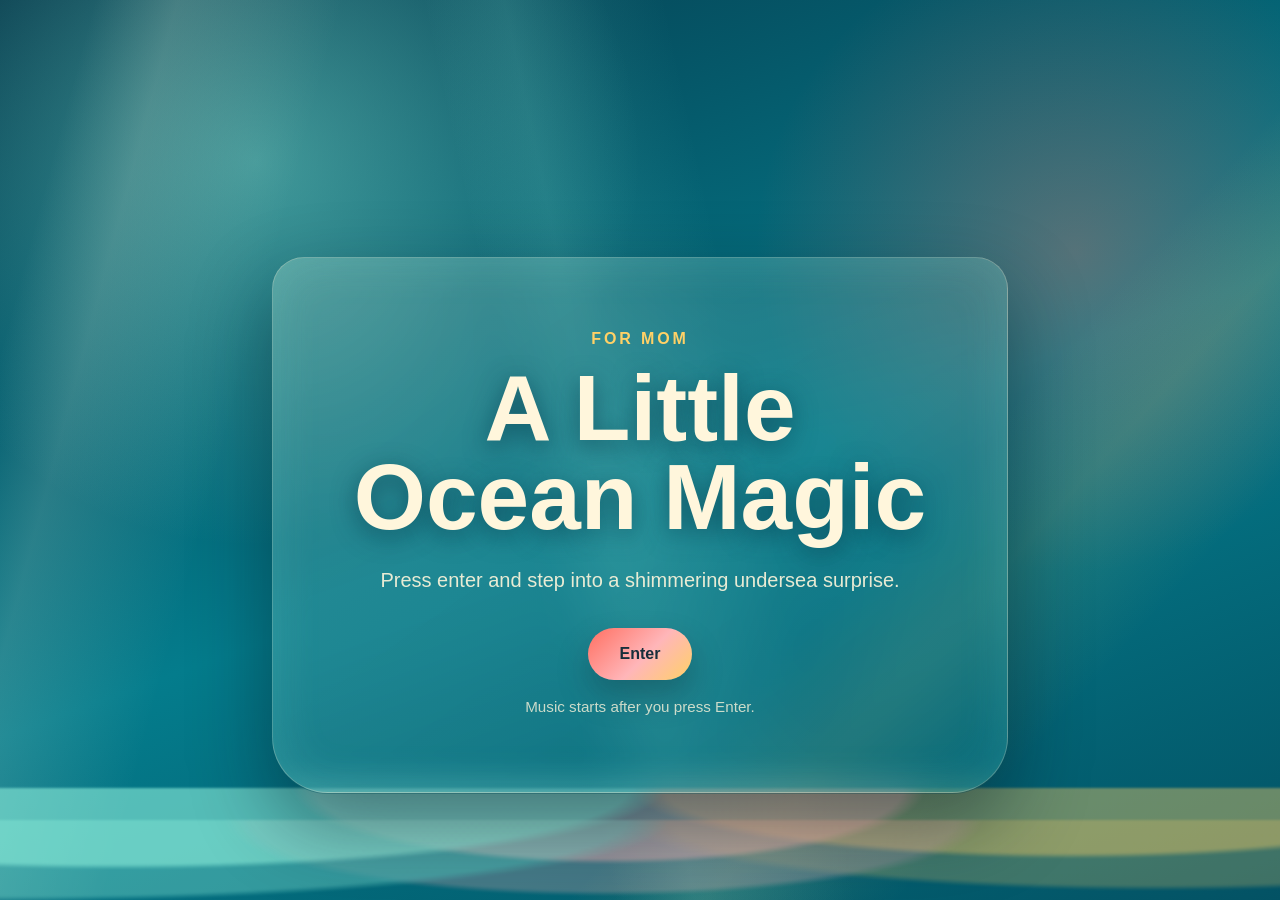
==== index.html @ c496879c "Add mermaid themed music site" ====
<!doctype html>
<html lang="en">
  <head>
    <meta charset="UTF-8" />
    <meta name="viewport" content="width=device-width, initial-scale=1.0" />
    <title>Under the Sea</title>
    <link rel="stylesheet" href="styles.css" />
  </head>
  <body class="page landing-page">
    <audio id="theme-song" src="assets/little-mermaid-theme.mp3" loop preload="auto"></audio>

    <main class="ocean-scene" aria-labelledby="page-title">
      <div class="light-rays" aria-hidden="true"></div>
      <div class="wave wave-one" aria-hidden="true"></div>
      <div class="wave wave-two" aria-hidden="true"></div>
      <div class="bubbles" aria-hidden="true">
        <span></span>
        <span></span>
        <span></span>
        <span></span>
        <span></span>
        <span></span>
        <span></span>
        <span></span>
      </div>

      <section class="hero-shell">
        <p class="eyebrow">For Mom</p>
        <h1 id="page-title">A Little Ocean Magic</h1>
        <p class="hero-copy">Press enter and step into a shimmering undersea surprise.</p>
        <button class="enter-button" type="button" data-enter-page="page.html">Enter</button>
        <p class="audio-note" data-audio-status>Music starts after you press Enter.</p>
      </section>
    </main>

    <script src="script.js"></script>
  </body>
</html>
---- styles.css ----
:root {
  --deep-sea: #063a4c;
  --lagoon: #047c8c;
  --aqua: #1ecad3;
  --seafoam: #8df0dc;
  --pearl: #fff6dc;
  --coral: #ff6f61;
  --shell-pink: #ffb6b9;
  --lavender: #b39ddb;
  --gold: #ffd166;
  --shadow: rgba(1, 20, 31, 0.45);
  --glass: rgba(255, 246, 220, 0.14);
}

* {
  box-sizing: border-box;
}

html,
body {
  min-height: 100%;
  margin: 0;
}

body {
  color: var(--pearl);
  font-family: Arial, Helvetica, sans-serif;
  overflow-x: hidden;
}

button,
a,
input {
  font: inherit;
}

.page {
  background:
    radial-gradient(circle at 20% 18%, rgba(141, 240, 220, 0.45), transparent 24rem),
    radial-gradient(circle at 84% 28%, rgba(255, 111, 97, 0.32), transparent 20rem),
    linear-gradient(160deg, var(--deep-sea), var(--lagoon) 54%, #035264);
}

.ocean-scene {
  position: relative;
  display: grid;
  min-height: 100vh;
  place-items: center;
  padding: 2rem;
  isolation: isolate;
  overflow: hidden;
}

.light-rays {
  position: absolute;
  inset: -10% -20%;
  z-index: -3;
  background:
    linear-gradient(105deg, transparent 18%, rgba(255, 246, 220, 0.15) 22%, transparent 30%),
    linear-gradient(78deg, transparent 44%, rgba(141, 240, 220, 0.14) 48%, transparent 56%),
    linear-gradient(132deg, transparent 62%, rgba(255, 209, 102, 0.12) 67%, transparent 74%);
  animation: rays 8s ease-in-out infinite alternate;
}

.hero-shell,
.message-panel {
  width: min(46rem, 100%);
  border: 1px solid rgba(255, 246, 220, 0.28);
  border-radius: 2rem 2rem 3.5rem 3.5rem;
  background: linear-gradient(145deg, rgba(255, 246, 220, 0.18), rgba(4, 124, 140, 0.22));
  box-shadow: 0 2rem 5rem var(--shadow), inset 0 0 3rem rgba(141, 240, 220, 0.18);
  padding: clamp(2rem, 7vw, 4.5rem);
  text-align: center;
  backdrop-filter: blur(14px);
}

.hero-shell {
  animation: float-shell 4.5s ease-in-out infinite;
}

.eyebrow {
  margin: 0 0 1rem;
  color: var(--gold);
  font-size: clamp(0.85rem, 2vw, 1rem);
  font-weight: 700;
  letter-spacing: 0.18em;
  text-transform: uppercase;
}

h1 {
  margin: 0;
  color: var(--pearl);
  font-size: clamp(2.4rem, 8vw, 5.8rem);
  line-height: 0.96;
  text-shadow: 0 0.35rem 1.5rem rgba(6, 58, 76, 0.65);
}

.message-panel h1 {
  font-size: clamp(2.1rem, 6vw, 4.8rem);
}

.hero-copy,
.message-panel p:not(.eyebrow) {
  max-width: 34rem;
  margin: 1.4rem auto 0;
  color: rgba(255, 246, 220, 0.9);
  font-size: clamp(1rem, 2.2vw, 1.25rem);
  line-height: 1.6;
}

.enter-button,
.control-button,
.back-link {
  display: inline-flex;
  align-items: center;
  justify-content: center;
  min-height: 3.25rem;
  border: 0;
  border-radius: 999px;
  background: linear-gradient(135deg, var(--coral), var(--shell-pink) 55%, var(--gold));
  box-shadow: 0 1rem 2rem rgba(1, 20, 31, 0.28);
  color: #172f3b;
  cursor: pointer;
  font-weight: 800;
  margin-top: 2rem;
  padding: 0.9rem 2rem;
  text-decoration: none;
  transition: transform 180ms ease, box-shadow 180ms ease;
}

.enter-button:hover,
.control-button:hover,
.back-link:hover {
  box-shadow: 0 1.2rem 2.4rem rgba(1, 20, 31, 0.36);
  transform: translateY(-2px);
}

.enter-button:focus-visible,
.control-button:focus-visible,
.back-link:focus-visible,
input:focus-visible {
  outline: 3px solid var(--gold);
  outline-offset: 4px;
}

.audio-note {
  min-height: 1.4rem;
  margin: 1.1rem 0 0;
  color: rgba(255, 246, 220, 0.78);
  font-size: 0.95rem;
}

.music-controls {
  position: fixed;
  right: 1rem;
  bottom: 1rem;
  left: 1rem;
  display: flex;
  align-items: center;
  justify-content: center;
  gap: 1rem;
  border: 1px solid rgba(255, 246, 220, 0.22);
  border-radius: 1.25rem;
  background: rgba(6, 58, 76, 0.62);
  box-shadow: 0 1rem 2.5rem var(--shadow);
  padding: 0.9rem;
  backdrop-filter: blur(12px);
}

.music-controls .control-button {
  min-height: 2.75rem;
  margin: 0;
  padding: 0.7rem 1.2rem;
}

.volume-control {
  display: flex;
  align-items: center;
  gap: 0.65rem;
  color: var(--pearl);
  font-weight: 700;
}

.volume-control input {
  accent-color: var(--coral);
  width: min(10rem, 26vw);
}

.music-controls .audio-note {
  margin: 0;
}

.bubbles span {
  position: absolute;
  bottom: -8rem;
  width: var(--size, 1.4rem);
  height: var(--size, 1.4rem);
  left: var(--left, 50%);
  border: 2px solid rgba(255, 246, 220, 0.42);
  border-radius: 50%;
  background: radial-gradient(circle at 35% 30%, rgba(255, 246, 220, 0.8), rgba(141, 240, 220, 0.12) 38%, transparent 70%);
  animation: bubble var(--speed, 9s) linear infinite;
  animation-delay: var(--delay, 0s);
}

.bubbles span:nth-child(1) {
  --left: 8%;
  --size: 1rem;
  --speed: 8s;
}

.bubbles span:nth-child(2) {
  --left: 22%;
  --size: 2.2rem;
  --speed: 11s;
  --delay: -5s;
}

.bubbles span:nth-child(3) {
  --left: 38%;
  --size: 1.5rem;
  --speed: 10s;
  --delay: -2s;
}

.bubbles span:nth-child(4) {
  --left: 52%;
  --size: 2.8rem;
  --speed: 13s;
  --delay: -7s;
}

.bubbles span:nth-child(5) {
  --left: 68%;
  --size: 1.2rem;
  --speed: 9s;
  --delay: -3s;
}

.bubbles span:nth-child(6) {
  --left: 82%;
  --size: 2rem;
  --speed: 12s;
  --delay: -6s;
}

.bubbles span:nth-child(7) {
  --left: 92%;
  --size: 1.3rem;
  --speed: 8s;
  --delay: -1s;
}

.bubbles span:nth-child(8) {
  --left: 15%;
  --size: 2.6rem;
  --speed: 14s;
  --delay: -8s;
}

.wave {
  position: absolute;
  right: -10%;
  bottom: -5rem;
  left: -10%;
  z-index: -1;
  height: 12rem;
  background:
    radial-gradient(ellipse at 16% 0%, rgba(141, 240, 220, 0.7) 0 28%, transparent 30%),
    radial-gradient(ellipse at 48% 0%, rgba(255, 182, 185, 0.52) 0 26%, transparent 28%),
    radial-gradient(ellipse at 78% 0%, rgba(255, 209, 102, 0.48) 0 24%, transparent 26%);
  filter: blur(1px);
  opacity: 0.85;
  animation: drift 7s ease-in-out infinite alternate;
}

.wave-two {
  bottom: -7rem;
  opacity: 0.5;
  transform: scaleX(1.2);
  animation-duration: 10s;
}

.reef {
  position: absolute;
  bottom: -1rem;
  z-index: -1;
  width: clamp(7rem, 22vw, 16rem);
  height: clamp(11rem, 30vw, 20rem);
  opacity: 0.75;
}

.reef-left {
  left: 2vw;
  background:
    radial-gradient(ellipse at 42% 78%, var(--coral) 0 17%, transparent 18%),
    radial-gradient(ellipse at 58% 58%, var(--lavender) 0 12%, transparent 13%),
    radial-gradient(ellipse at 34% 42%, var(--seafoam) 0 10%, transparent 11%);
}

.reef-right {
  right: 2vw;
  background:
    radial-gradient(ellipse at 54% 78%, var(--shell-pink) 0 17%, transparent 18%),
    radial-gradient(ellipse at 36% 56%, var(--gold) 0 12%, transparent 13%),
    radial-gradient(ellipse at 62% 38%, var(--aqua) 0 10%, transparent 11%);
}

@keyframes bubble {
  from {
    opacity: 0;
    transform: translate3d(0, 0, 0) scale(0.82);
  }

  12% {
    opacity: 0.85;
  }

  to {
    opacity: 0;
    transform: translate3d(2rem, -115vh, 0) scale(1.12);
  }
}

@keyframes rays {
  from {
    transform: translateX(-2rem) rotate(-2deg);
  }

  to {
    transform: translateX(2rem) rotate(2deg);
  }
}

@keyframes float-shell {
  from,
  to {
    transform: translateY(0);
  }

  50% {
    transform: translateY(-0.8rem);
  }
}

@keyframes drift {
  from {
    transform: translateX(-1.5rem);
  }

  to {
    transform: translateX(1.5rem);
  }
}

@media (max-width: 720px) {
  .ocean-scene {
    padding: 1rem;
  }

  .hero-shell,
  .message-panel {
    border-radius: 1.35rem 1.35rem 2.4rem 2.4rem;
    padding: 2rem 1.25rem;
  }

  .music-controls {
    align-items: stretch;
    flex-direction: column;
  }

  .volume-control {
    justify-content: space-between;
  }

  .volume-control input {
    width: 55vw;
  }
}

@media (prefers-reduced-motion: reduce) {
  *,
  *::before,
  *::after {
    animation-duration: 0.01ms !important;
    animation-iteration-count: 1 !important;
    scroll-behavior: auto !important;
  }
}
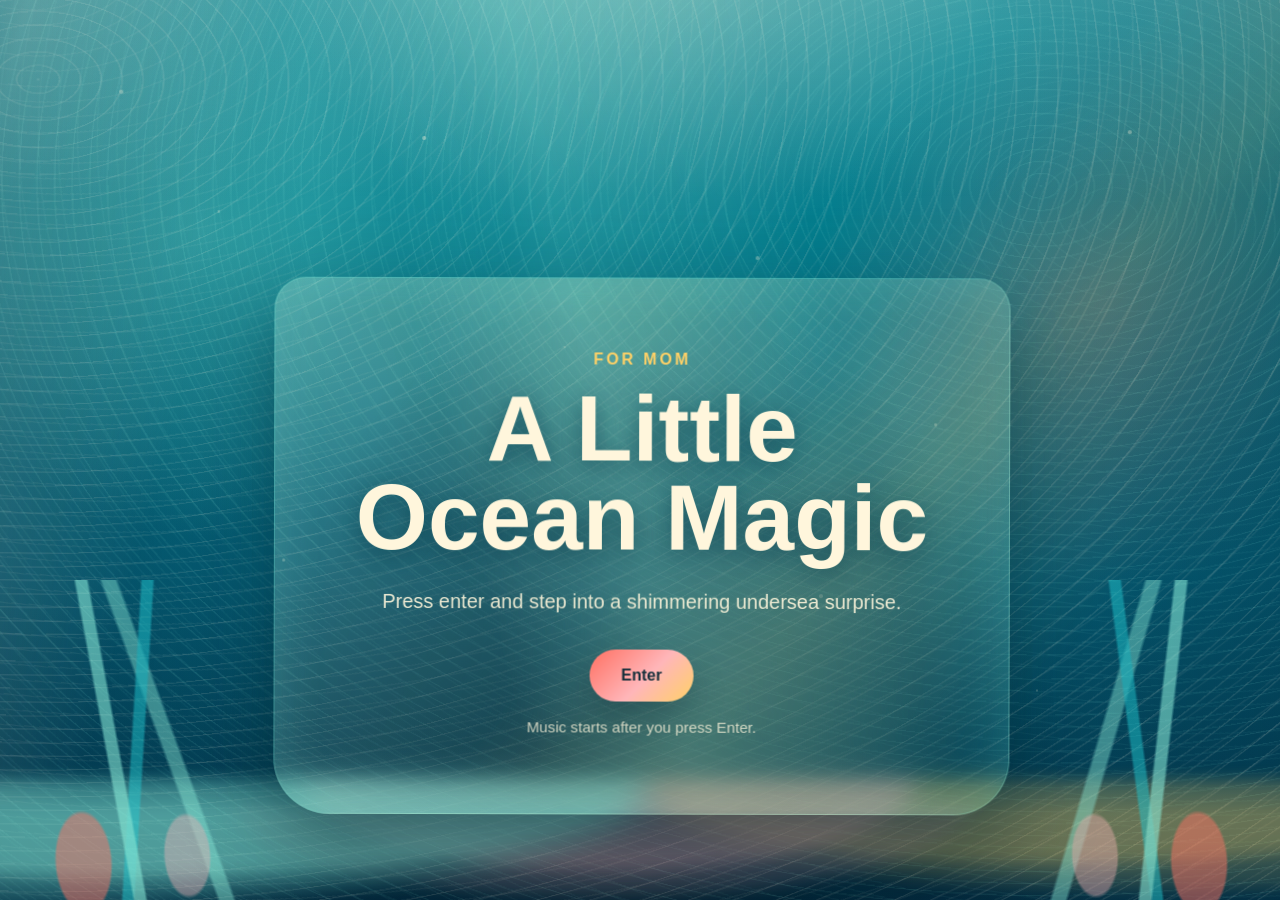
==== commit d9721709: "Add underwater shipwreck mom page" ====
--- a/index.html
+++ b/index.html
@@ -10,9 +10,26 @@
     <audio id="theme-song" src="assets/little-mermaid-theme.mp3" loop preload="auto"></audio>
 
     <main class="ocean-scene" aria-labelledby="page-title">
+      <div class="underwater-depth" aria-hidden="true"></div>
+      <div class="caustics caustics-one" aria-hidden="true"></div>
+      <div class="caustics caustics-two" aria-hidden="true"></div>
       <div class="light-rays" aria-hidden="true"></div>
+      <div class="marine-snow" aria-hidden="true">
+        <i></i>
+        <i></i>
+        <i></i>
+        <i></i>
+        <i></i>
+        <i></i>
+        <i></i>
+        <i></i>
+        <i></i>
+        <i></i>
+      </div>
       <div class="wave wave-one" aria-hidden="true"></div>
       <div class="wave wave-two" aria-hidden="true"></div>
+      <div class="sway-grass grass-left" aria-hidden="true"></div>
+      <div class="sway-grass grass-right" aria-hidden="true"></div>
       <div class="bubbles" aria-hidden="true">
         <span></span>
         <span></span>
@@ -33,6 +50,7 @@
       </section>
     </main>
 
+    <script src="https://cdn.jsdelivr.net/npm/gsap@3.12.7/dist/gsap.min.js"></script>
     <script src="script.js"></script>
   </body>
 </html>
--- a/styles.css
+++ b/styles.css
@@ -41,6 +41,22 @@
     linear-gradient(160deg, var(--deep-sea), var(--lagoon) 54%, #035264);
 }
 
+.landing-page {
+  background:
+    radial-gradient(circle at 50% -14%, rgba(255, 246, 220, 0.34), transparent 24rem),
+    radial-gradient(circle at 16% 26%, rgba(141, 240, 220, 0.34), transparent 19rem),
+    radial-gradient(circle at 86% 34%, rgba(255, 111, 97, 0.24), transparent 18rem),
+    linear-gradient(180deg, #0c8a9a 0%, var(--lagoon) 26%, #055b72 64%, #032f44 100%);
+}
+
+.shipwreck-page {
+  background:
+    radial-gradient(circle at 50% -18%, rgba(141, 240, 220, 0.22), transparent 23rem),
+    radial-gradient(circle at 86% 22%, rgba(179, 157, 219, 0.18), transparent 18rem),
+    radial-gradient(circle at 18% 62%, rgba(255, 111, 97, 0.16), transparent 15rem),
+    linear-gradient(180deg, #075b72 0%, #04384f 38%, #032536 70%, #01141f 100%);
+}
+
 .ocean-scene {
   position: relative;
   display: grid;
@@ -51,6 +67,57 @@
   overflow: hidden;
 }
 
+.underwater-depth {
+  position: absolute;
+  inset: 0;
+  z-index: -4;
+  background:
+    linear-gradient(180deg, rgba(255, 246, 220, 0.18), transparent 22%),
+    radial-gradient(ellipse at 50% 118%, rgba(1, 20, 31, 0.62), transparent 52%),
+    linear-gradient(90deg, rgba(3, 47, 68, 0.28), transparent 24%, transparent 76%, rgba(3, 47, 68, 0.3));
+  pointer-events: none;
+}
+
+.abyss-depth {
+  position: absolute;
+  inset: 0;
+  z-index: -4;
+  background:
+    linear-gradient(180deg, rgba(255, 246, 220, 0.1), transparent 18%),
+    radial-gradient(ellipse at 50% 106%, rgba(1, 20, 31, 0.82), transparent 44%),
+    linear-gradient(90deg, rgba(1, 20, 31, 0.38), transparent 30%, transparent 70%, rgba(1, 20, 31, 0.42));
+}
+
+.caustics {
+  position: absolute;
+  inset: -18% -20%;
+  z-index: -3;
+  background-image:
+    repeating-radial-gradient(ellipse at 16% 20%, rgba(255, 246, 220, 0.16) 0 0.06rem, transparent 0.12rem 1.3rem),
+    repeating-radial-gradient(ellipse at 72% 28%, rgba(141, 240, 220, 0.13) 0 0.05rem, transparent 0.11rem 1.1rem);
+  filter: blur(0.45px);
+  mix-blend-mode: screen;
+  opacity: 0.72;
+  transform-origin: center;
+}
+
+.caustics-two {
+  opacity: 0.38;
+  transform: rotate(9deg) scale(1.12);
+}
+
+.deep-caustics {
+  position: absolute;
+  inset: -16% -20%;
+  z-index: -3;
+  background:
+    repeating-radial-gradient(ellipse at 30% 20%, rgba(141, 240, 220, 0.08) 0 0.05rem, transparent 0.11rem 1.45rem),
+    repeating-radial-gradient(ellipse at 76% 30%, rgba(255, 246, 220, 0.07) 0 0.04rem, transparent 0.1rem 1.2rem);
+  filter: blur(1px);
+  mix-blend-mode: screen;
+  opacity: 0.46;
+}
+
 .light-rays {
   position: absolute;
   inset: -10% -20%;
@@ -60,6 +127,22 @@
     linear-gradient(78deg, transparent 44%, rgba(141, 240, 220, 0.14) 48%, transparent 56%),
     linear-gradient(132deg, transparent 62%, rgba(255, 209, 102, 0.12) 67%, transparent 74%);
   animation: rays 8s ease-in-out infinite alternate;
+}
+
+.landing-page .light-rays {
+  inset: -24% -30% 10%;
+  background:
+    linear-gradient(104deg, transparent 15%, rgba(255, 246, 220, 0.22) 20%, transparent 31%),
+    linear-gradient(76deg, transparent 40%, rgba(141, 240, 220, 0.2) 47%, transparent 58%),
+    linear-gradient(132deg, transparent 58%, rgba(255, 209, 102, 0.13) 65%, transparent 75%);
+  filter: blur(1.5px);
+  opacity: 0.82;
+}
+
+.shipwreck-page .light-rays {
+  inset: -28% -32% 24%;
+  opacity: 0.38;
+  filter: blur(2.5px);
 }
 
 .hero-shell,
@@ -78,6 +161,17 @@
   animation: float-shell 4.5s ease-in-out infinite;
 }
 
+.landing-page .hero-shell {
+  border-color: rgba(141, 240, 220, 0.36);
+  background:
+    linear-gradient(145deg, rgba(255, 246, 220, 0.17), rgba(4, 124, 140, 0.2)),
+    radial-gradient(circle at 50% 0%, rgba(255, 209, 102, 0.1), transparent 56%);
+  box-shadow:
+    0 2rem 5rem rgba(1, 20, 31, 0.5),
+    inset 0 0 3.2rem rgba(141, 240, 220, 0.2),
+    0 0 5rem rgba(30, 202, 211, 0.12);
+}
+
 .eyebrow {
   margin: 0 0 1rem;
   color: var(--gold);
@@ -97,6 +191,21 @@
 
 .message-panel h1 {
   font-size: clamp(2.1rem, 6vw, 4.8rem);
+}
+
+.shipwreck-page .message-panel {
+  align-self: end;
+  margin-bottom: clamp(5.5rem, 13vh, 9rem);
+  width: min(48rem, 100%);
+  border-color: rgba(141, 240, 220, 0.24);
+  background: linear-gradient(145deg, rgba(1, 20, 31, 0.56), rgba(4, 56, 79, 0.42));
+  box-shadow:
+    0 1.6rem 4.5rem rgba(1, 20, 31, 0.62),
+    inset 0 0 2.4rem rgba(141, 240, 220, 0.12);
+}
+
+.shipwreck-page .message-panel h1 {
+  font-size: clamp(2rem, 5vw, 4.15rem);
 }
 
 .hero-copy,
@@ -150,6 +259,47 @@
   font-size: 0.95rem;
 }
 
+.mom-list {
+  display: grid;
+  gap: 0.75rem;
+  margin: 1.5rem auto 0;
+  max-width: 38rem;
+  text-align: left;
+}
+
+.mom-list label {
+  display: grid;
+  grid-template-columns: 2.4rem minmax(0, 1fr);
+  align-items: center;
+  gap: 0.75rem;
+}
+
+.mom-list span {
+  display: inline-grid;
+  width: 1rem;
+  height: 1rem;
+  place-items: center;
+  border: 2px solid rgba(255, 246, 220, 0.42);
+  border-radius: 50%;
+  background: radial-gradient(circle at 35% 30%, var(--gold), var(--coral) 68%);
+  box-shadow: 0 0 0.85rem rgba(255, 209, 102, 0.28);
+}
+
+.mom-list input {
+  width: 100%;
+  min-height: 3rem;
+  border: 1px solid rgba(141, 240, 220, 0.28);
+  border-radius: 0.85rem;
+  background: rgba(255, 246, 220, 0.12);
+  color: var(--pearl);
+  padding: 0.75rem 0.95rem;
+  box-shadow: inset 0 0 1rem rgba(1, 20, 31, 0.2);
+}
+
+.mom-list input::placeholder {
+  color: rgba(255, 246, 220, 0.58);
+}
+
 .music-controls {
   position: fixed;
   right: 1rem;
@@ -203,6 +353,99 @@
   animation-delay: var(--delay, 0s);
 }
 
+.shipwreck-page .bubbles span {
+  opacity: 0.62;
+  filter: blur(0.2px);
+}
+
+.landing-page .bubbles span {
+  border-color: rgba(255, 246, 220, 0.5);
+  box-shadow:
+    inset 0.1rem 0.1rem 0.35rem rgba(255, 246, 220, 0.35),
+    0 0 1.2rem rgba(141, 240, 220, 0.22);
+}
+
+.marine-snow i {
+  position: absolute;
+  top: var(--top, 20%);
+  left: var(--left, 50%);
+  width: var(--size, 0.22rem);
+  height: var(--size, 0.22rem);
+  border-radius: 50%;
+  background: rgba(255, 246, 220, 0.74);
+  box-shadow: 0 0 0.7rem rgba(141, 240, 220, 0.38);
+  opacity: var(--opacity, 0.42);
+  animation: snow-drift var(--speed, 9s) ease-in-out infinite alternate;
+  animation-delay: var(--delay, 0s);
+}
+
+.marine-snow i:nth-child(1) {
+  --top: 9%;
+  --left: 9%;
+  --speed: 8s;
+}
+
+.marine-snow i:nth-child(2) {
+  --top: 23%;
+  --left: 17%;
+  --size: 0.16rem;
+  --speed: 10s;
+  --delay: -3s;
+}
+
+.marine-snow i:nth-child(3) {
+  --top: 15%;
+  --left: 33%;
+  --opacity: 0.52;
+  --speed: 12s;
+}
+
+.marine-snow i:nth-child(4) {
+  --top: 38%;
+  --left: 44%;
+  --size: 0.14rem;
+  --delay: -5s;
+}
+
+.marine-snow i:nth-child(5) {
+  --top: 28%;
+  --left: 59%;
+  --speed: 11s;
+}
+
+.marine-snow i:nth-child(6) {
+  --top: 47%;
+  --left: 73%;
+  --size: 0.18rem;
+  --delay: -2s;
+}
+
+.marine-snow i:nth-child(7) {
+  --top: 14%;
+  --left: 88%;
+  --speed: 13s;
+}
+
+.marine-snow i:nth-child(8) {
+  --top: 62%;
+  --left: 22%;
+  --size: 0.2rem;
+  --delay: -4s;
+}
+
+.marine-snow i:nth-child(9) {
+  --top: 66%;
+  --left: 64%;
+  --opacity: 0.34;
+}
+
+.marine-snow i:nth-child(10) {
+  --top: 76%;
+  --left: 81%;
+  --size: 0.15rem;
+  --speed: 12s;
+}
+
 .bubbles span:nth-child(1) {
   --left: 8%;
   --size: 1rem;
@@ -274,6 +517,13 @@
   animation: drift 7s ease-in-out infinite alternate;
 }
 
+.landing-page .wave {
+  bottom: -7.5rem;
+  height: 15rem;
+  opacity: 0.58;
+  filter: blur(8px);
+}
+
 .wave-two {
   bottom: -7rem;
   opacity: 0.5;
@@ -281,6 +531,66 @@
   animation-duration: 10s;
 }
 
+.landing-page .wave-two {
+  bottom: -9rem;
+  opacity: 0.34;
+}
+
+.sway-grass {
+  position: absolute;
+  bottom: -1rem;
+  z-index: -1;
+  width: clamp(7rem, 18vw, 13rem);
+  height: clamp(12rem, 30vw, 21rem);
+  background:
+    radial-gradient(ellipse at 24% 84%, rgba(255, 111, 97, 0.62) 0 12%, transparent 13%),
+    radial-gradient(ellipse at 74% 82%, rgba(255, 182, 185, 0.5) 0 10%, transparent 11%),
+    linear-gradient(82deg, transparent 39%, rgba(141, 240, 220, 0.72) 40% 44%, transparent 45%),
+    linear-gradient(96deg, transparent 49%, rgba(30, 202, 211, 0.62) 50% 54%, transparent 55%),
+    linear-gradient(72deg, transparent 59%, rgba(141, 240, 220, 0.54) 60% 64%, transparent 65%);
+  filter: blur(0.2px);
+  opacity: 0.76;
+  transform-origin: bottom center;
+}
+
+.grass-left {
+  left: clamp(0.75rem, 3vw, 2rem);
+}
+
+.grass-right {
+  right: clamp(0.75rem, 3vw, 2rem);
+  transform: scaleX(-1);
+}
+
+.shipwreck-art {
+  position: absolute;
+  right: max(-1rem, 2vw);
+  bottom: clamp(6.5rem, 16vh, 11rem);
+  z-index: -2;
+  width: min(48rem, 92vw);
+  max-height: 42vh;
+  opacity: 0.84;
+  transform: rotate(-5deg);
+  transform-origin: 62% 80%;
+}
+
+.shipwreck-art svg {
+  display: block;
+  width: 100%;
+  height: auto;
+  overflow: visible;
+}
+
+.wreck-shadow {
+  fill: rgba(1, 20, 31, 0.58);
+}
+
+.wreck-body,
+.wreck-mast,
+.wreck-coral {
+  filter: drop-shadow(0 1.2rem 1.5rem rgba(1, 20, 31, 0.42));
+}
+
 .reef {
   position: absolute;
   bottom: -1rem;
@@ -353,6 +663,16 @@
   }
 }
 
+@keyframes snow-drift {
+  from {
+    transform: translate3d(-0.4rem, -0.2rem, 0);
+  }
+
+  to {
+    transform: translate3d(1.4rem, 1.1rem, 0);
+  }
+}
+
 @media (max-width: 720px) {
   .ocean-scene {
     padding: 1rem;
@@ -375,6 +695,40 @@
 
   .volume-control input {
     width: 55vw;
+  }
+
+  .sway-grass {
+    opacity: 0.45;
+  }
+
+  .shipwreck-page .message-panel {
+    margin-bottom: 7.5rem;
+    padding: 1.65rem 1rem;
+  }
+
+  .shipwreck-art {
+    right: -8rem;
+    bottom: 11.5rem;
+    width: 42rem;
+    opacity: 0.5;
+  }
+
+  .mom-list {
+    gap: 0.55rem;
+  }
+
+  .mom-list label {
+    grid-template-columns: 1rem minmax(0, 1fr);
+    gap: 0.55rem;
+  }
+
+  .mom-list span {
+    width: 0.85rem;
+    height: 0.85rem;
+  }
+
+  .mom-list input {
+    min-height: 2.75rem;
   }
 }
 
